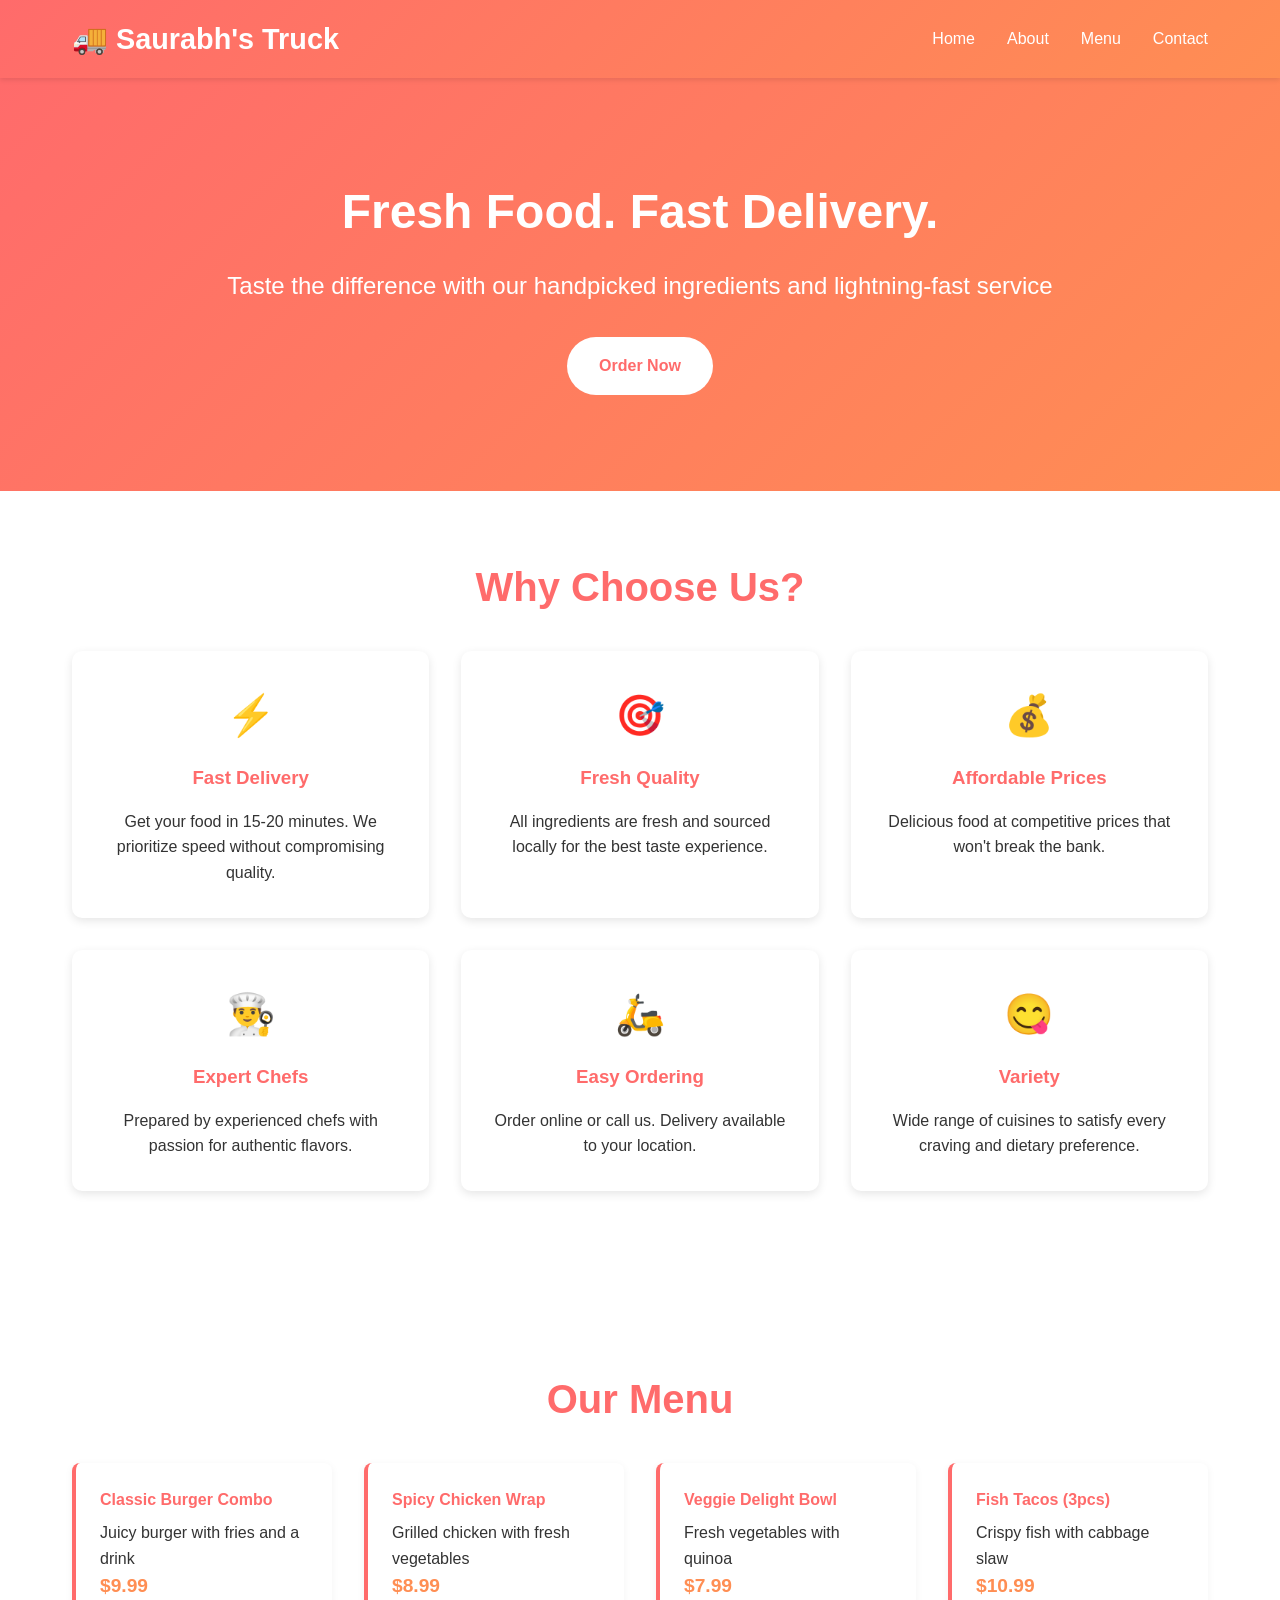
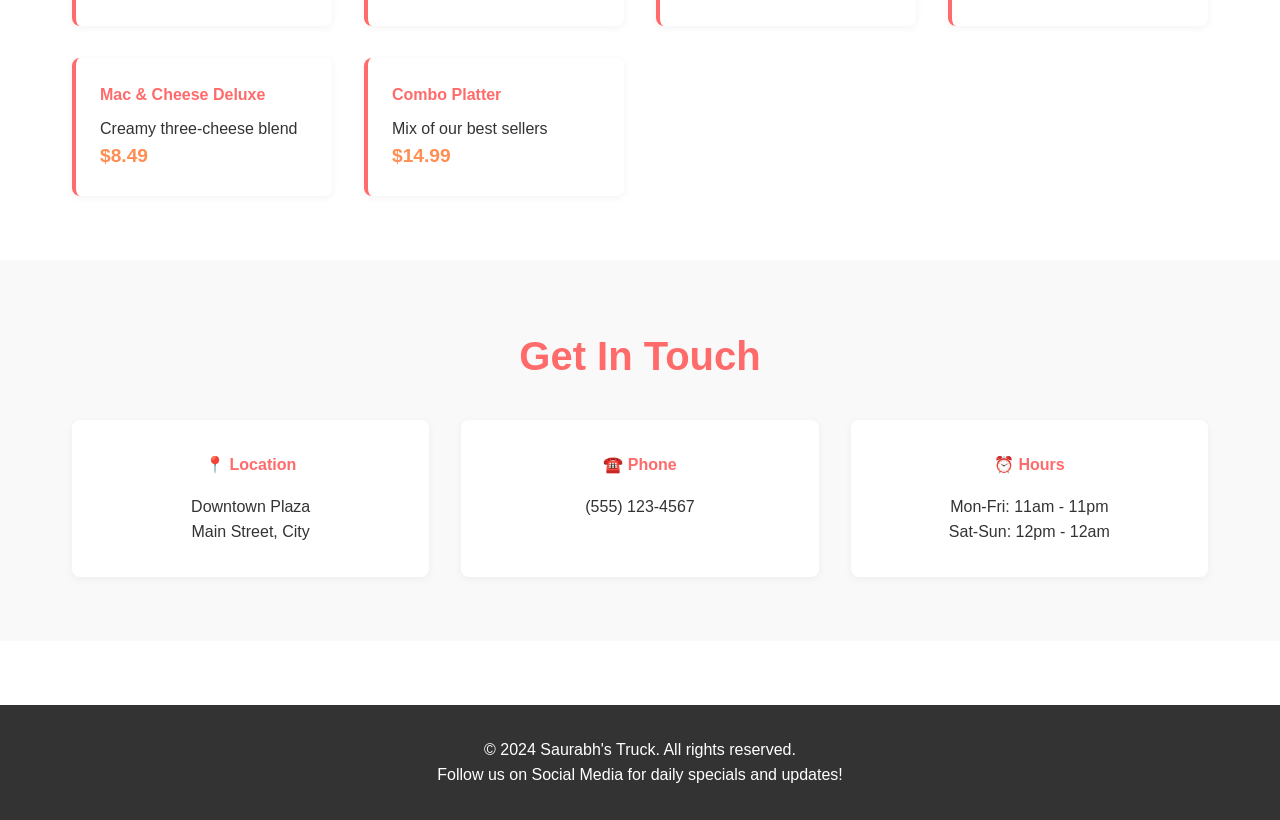
==== chrome_app/index.html @ 8a615502 "Initial commit: Gemini API integration and food startup website" ====
<!DOCTYPE html>
<!-- Generated using GitHub Copilot (Claude Haiku 4.5) -->
<html lang="en">
<head>
    <meta charset="UTF-8">
    <meta name="viewport" content="width=device-width, initial-scale=1.0">
    <meta name="generator" content="GitHub Copilot - Claude Haiku 4.5">
    <title>Saurabh's Truck - Fresh Food, Fast Delivery</title>
    <style>
        * {
            margin: 0;
            padding: 0;
            box-sizing: border-box;
        }

        body {
            font-family: 'Segoe UI', Tahoma, Geneva, Verdana, sans-serif;
            line-height: 1.6;
            color: #333;
        }

        header {
            background: linear-gradient(135deg, #FF6B6B 0%, #FF8E53 100%);
            color: white;
            padding: 1rem 0;
            position: sticky;
            top: 0;
            z-index: 100;
            box-shadow: 0 2px 5px rgba(0,0,0,0.1);
        }

        nav {
            display: flex;
            justify-content: space-between;
            align-items: center;
            max-width: 1200px;
            margin: 0 auto;
            padding: 0 2rem;
        }

        .logo {
            font-size: 1.8rem;
            font-weight: bold;
            text-decoration: none;
            color: white;
        }

        nav ul {
            display: flex;
            list-style: none;
            gap: 2rem;
        }

        nav a {
            color: white;
            text-decoration: none;
            transition: opacity 0.3s;
        }

        nav a:hover {
            opacity: 0.8;
        }

        .hero {
            background: linear-gradient(135deg, #FF6B6B 0%, #FF8E53 100%);
            color: white;
            padding: 6rem 2rem;
            text-align: center;
        }

        .hero h1 {
            font-size: 3rem;
            margin-bottom: 1rem;
        }

        .hero p {
            font-size: 1.5rem;
            margin-bottom: 2rem;
        }

        .cta-button {
            display: inline-block;
            background: white;
            color: #FF6B6B;
            padding: 1rem 2rem;
            border-radius: 50px;
            text-decoration: none;
            font-weight: bold;
            transition: transform 0.3s, box-shadow 0.3s;
        }

        .cta-button:hover {
            transform: translateY(-3px);
            box-shadow: 0 5px 15px rgba(0,0,0,0.2);
        }

        .container {
            max-width: 1200px;
            margin: 0 auto;
            padding: 0 2rem;
        }

        section {
            padding: 4rem 0;
        }

        section h2 {
            font-size: 2.5rem;
            margin-bottom: 2rem;
            text-align: center;
            color: #FF6B6B;
        }

        .features {
            display: grid;
            grid-template-columns: repeat(auto-fit, minmax(280px, 1fr));
            gap: 2rem;
            margin-bottom: 3rem;
        }

        .feature-card {
            background: white;
            padding: 2rem;
            border-radius: 10px;
            box-shadow: 0 3px 10px rgba(0,0,0,0.1);
            text-align: center;
            transition: transform 0.3s;
        }

        .feature-card:hover {
            transform: translateY(-5px);
        }

        .feature-card h3 {
            color: #FF6B6B;
            margin: 1rem 0;
        }

        .icon {
            font-size: 2.5rem;
            margin-bottom: 1rem;
        }

        .menu-grid {
            display: grid;
            grid-template-columns: repeat(auto-fit, minmax(250px, 1fr));
            gap: 2rem;
        }

        .menu-item {
            background: white;
            padding: 1.5rem;
            border-radius: 8px;
            border-left: 4px solid #FF6B6B;
            box-shadow: 0 2px 8px rgba(0,0,0,0.05);
        }

        .menu-item h4 {
            color: #FF6B6B;
            margin-bottom: 0.5rem;
        }

        .price {
            font-weight: bold;
            color: #FF8E53;
            font-size: 1.2rem;
        }

        footer {
            background: #333;
            color: white;
            text-align: center;
            padding: 2rem;
            margin-top: 4rem;
        }

        .contact-section {
            background: #f9f9f9;
        }

        .contact-info {
            display: grid;
            grid-template-columns: repeat(auto-fit, minmax(250px, 1fr));
            gap: 2rem;
            margin-top: 2rem;
        }

        .contact-box {
            background: white;
            padding: 2rem;
            border-radius: 8px;
            text-align: center;
            box-shadow: 0 2px 8px rgba(0,0,0,0.05);
        }

        .contact-box h4 {
            color: #FF6B6B;
            margin-bottom: 1rem;
        }

        @media (max-width: 768px) {
            nav ul {
                flex-direction: column;
                gap: 1rem;
            }

            .hero h1 {
                font-size: 2rem;
            }

            section h2 {
                font-size: 1.8rem;
            }
        }
    </style>
</head>
<body>
    <!-- Header/Navigation -->
    <header>
        <nav>
            <a href="#" class="logo">🚚 Saurabh's Truck</a>
            <ul>
                <li><a href="#home">Home</a></li>
                <li><a href="#about">About</a></li>
                <li><a href="#menu">Menu</a></li>
                <li><a href="#contact">Contact</a></li>
            </ul>
        </nav>
    </header>

    <!-- Hero Section -->
    <section class="hero" id="home">
        <div class="container">
            <h1>Fresh Food. Fast Delivery.</h1>
            <p>Taste the difference with our handpicked ingredients and lightning-fast service</p>
            <a href="#menu" class="cta-button">Order Now</a>
        </div>
    </section>

    <!-- Features Section -->
    <section id="about">
        <div class="container">
            <h2>Why Choose Us?</h2>
            <div class="features">
                <div class="feature-card">
                    <div class="icon">⚡</div>
                    <h3>Fast Delivery</h3>
                    <p>Get your food in 15-20 minutes. We prioritize speed without compromising quality.</p>
                </div>
                <div class="feature-card">
                    <div class="icon">🎯</div>
                    <h3>Fresh Quality</h3>
                    <p>All ingredients are fresh and sourced locally for the best taste experience.</p>
                </div>
                <div class="feature-card">
                    <div class="icon">💰</div>
                    <h3>Affordable Prices</h3>
                    <p>Delicious food at competitive prices that won't break the bank.</p>
                </div>
                <div class="feature-card">
                    <div class="icon">👨‍🍳</div>
                    <h3>Expert Chefs</h3>
                    <p>Prepared by experienced chefs with passion for authentic flavors.</p>
                </div>
                <div class="feature-card">
                    <div class="icon">🛵</div>
                    <h3>Easy Ordering</h3>
                    <p>Order online or call us. Delivery available to your location.</p>
                </div>
                <div class="feature-card">
                    <div class="icon">😋</div>
                    <h3>Variety</h3>
                    <p>Wide range of cuisines to satisfy every craving and dietary preference.</p>
                </div>
            </div>
        </div>
    </section>

    <!-- Menu Section -->
    <section id="menu">
        <div class="container">
            <h2>Our Menu</h2>
            <div class="menu-grid">
                <div class="menu-item">
                    <h4>Classic Burger Combo</h4>
                    <p>Juicy burger with fries and a drink</p>
                    <div class="price">$9.99</div>
                </div>
                <div class="menu-item">
                    <h4>Spicy Chicken Wrap</h4>
                    <p>Grilled chicken with fresh vegetables</p>
                    <div class="price">$8.99</div>
                </div>
                <div class="menu-item">
                    <h4>Veggie Delight Bowl</h4>
                    <p>Fresh vegetables with quinoa</p>
                    <div class="price">$7.99</div>
                </div>
                <div class="menu-item">
                    <h4>Fish Tacos (3pcs)</h4>
                    <p>Crispy fish with cabbage slaw</p>
                    <div class="price">$10.99</div>
                </div>
                <div class="menu-item">
                    <h4>Mac & Cheese Deluxe</h4>
                    <p>Creamy three-cheese blend</p>
                    <div class="price">$8.49</div>
                </div>
                <div class="menu-item">
                    <h4>Combo Platter</h4>
                    <p>Mix of our best sellers</p>
                    <div class="price">$14.99</div>
                </div>
            </div>
        </div>
    </section>

    <!-- Contact Section -->
    <section class="contact-section" id="contact">
        <div class="container">
            <h2>Get In Touch</h2>
            <div class="contact-info">
                <div class="contact-box">
                    <h4>📍 Location</h4>
                    <p>Downtown Plaza<br>Main Street, City</p>
                </div>
                <div class="contact-box">
                    <h4>☎️ Phone</h4>
                    <p>(555) 123-4567</p>
                </div>
                <div class="contact-box">
                    <h4>⏰ Hours</h4>
                    <p>Mon-Fri: 11am - 11pm<br>Sat-Sun: 12pm - 12am</p>
                </div>
            </div>
        </div>
    </section>

    <!-- Footer -->
    <footer>
        <div class="container">
            <p>&copy; 2024 Saurabh's Truck. All rights reserved.</p>
            <p>Follow us on Social Media for daily specials and updates!</p>
        </div>
    </footer>
</body>
</html>
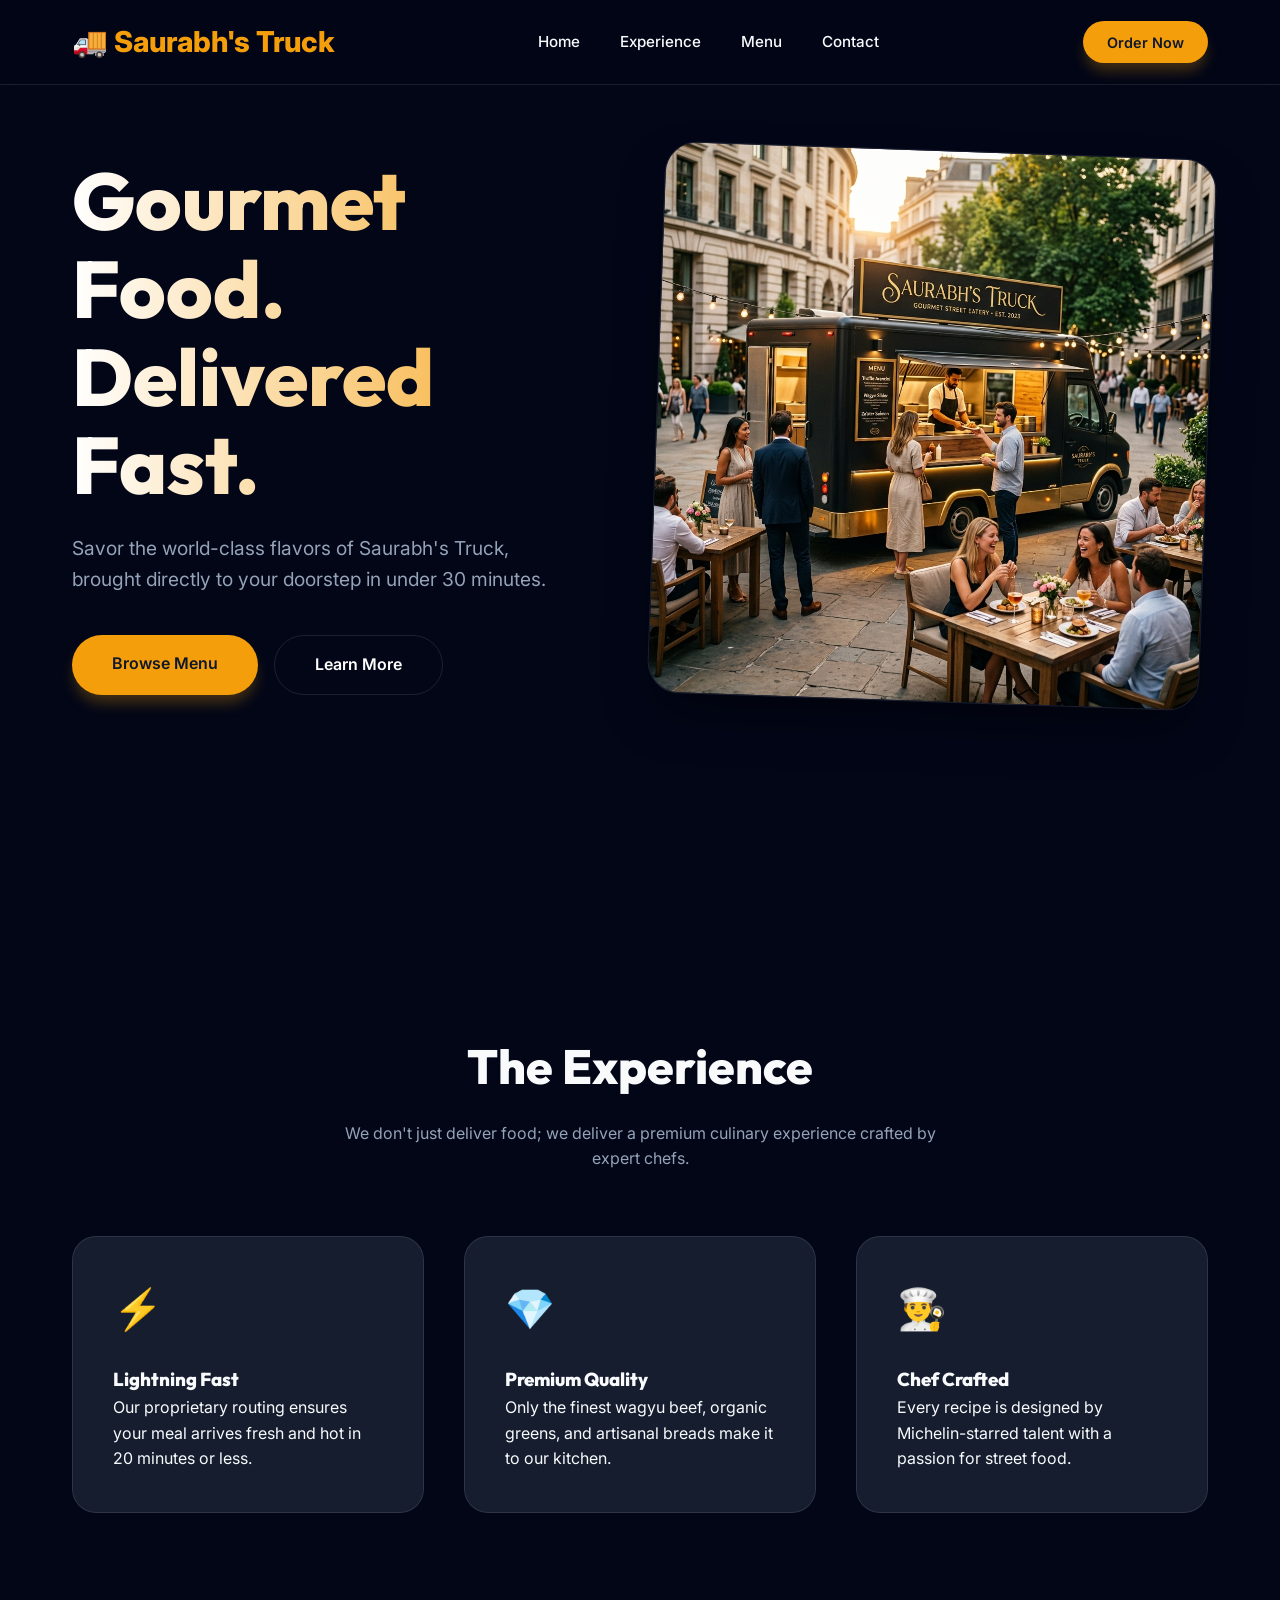
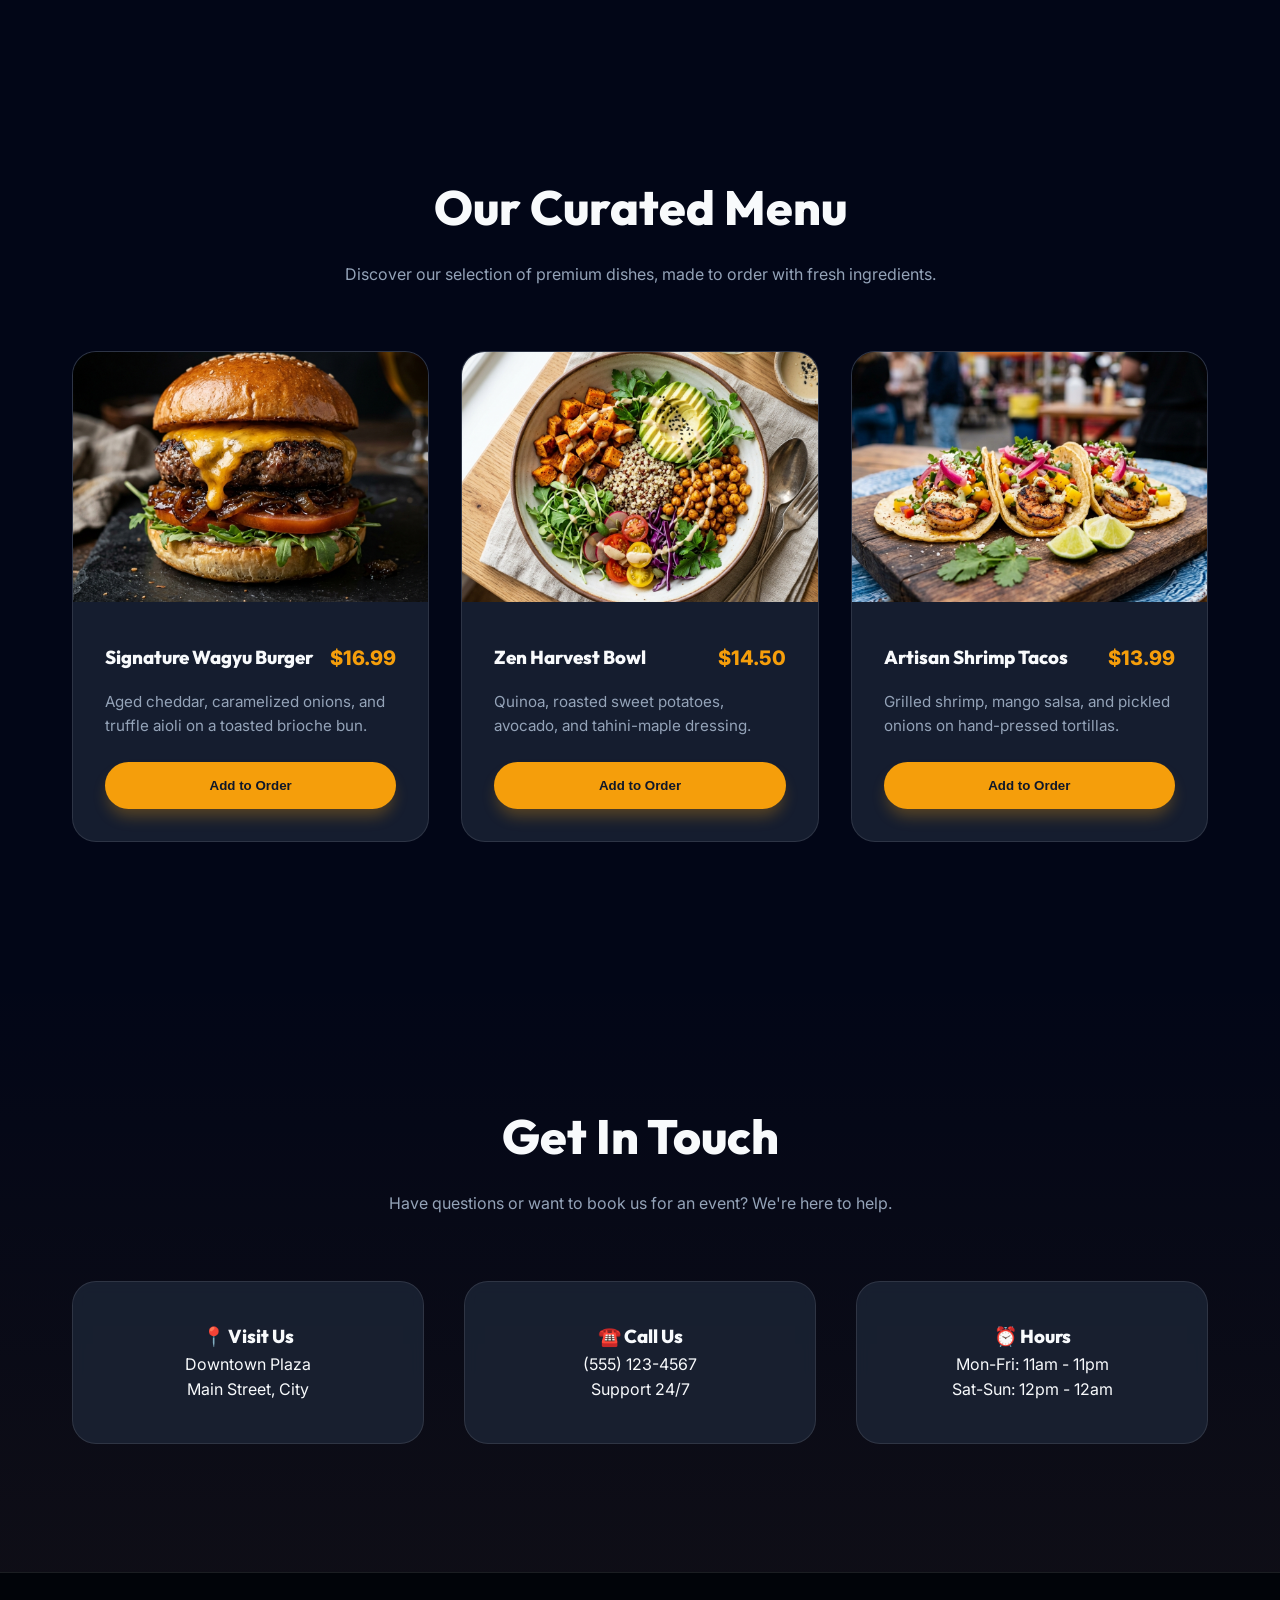
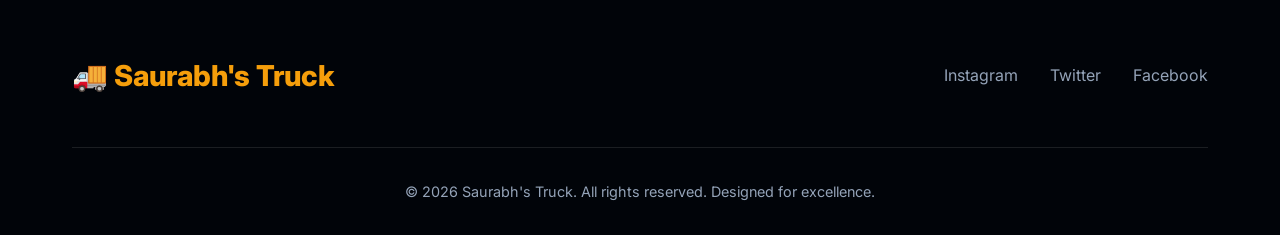
==== commit 600ba718: "Add Chrome extension files and revamp food startup website UI - Added Chrome extension: manifest, ba" ====
--- a/chrome_app/index.html
+++ b/chrome_app/index.html
@@ -1,276 +1,69 @@
 <!DOCTYPE html>
-<!-- Generated using GitHub Copilot (Claude Haiku 4.5) -->
 <html lang="en">
 <head>
     <meta charset="UTF-8">
     <meta name="viewport" content="width=device-width, initial-scale=1.0">
-    <meta name="generator" content="GitHub Copilot - Claude Haiku 4.5">
-    <title>Saurabh's Truck - Fresh Food, Fast Delivery</title>
-    <style>
-        * {
-            margin: 0;
-            padding: 0;
-            box-sizing: border-box;
-        }
-
-        body {
-            font-family: 'Segoe UI', Tahoma, Geneva, Verdana, sans-serif;
-            line-height: 1.6;
-            color: #333;
-        }
-
-        header {
-            background: linear-gradient(135deg, #FF6B6B 0%, #FF8E53 100%);
-            color: white;
-            padding: 1rem 0;
-            position: sticky;
-            top: 0;
-            z-index: 100;
-            box-shadow: 0 2px 5px rgba(0,0,0,0.1);
-        }
-
-        nav {
-            display: flex;
-            justify-content: space-between;
-            align-items: center;
-            max-width: 1200px;
-            margin: 0 auto;
-            padding: 0 2rem;
-        }
-
-        .logo {
-            font-size: 1.8rem;
-            font-weight: bold;
-            text-decoration: none;
-            color: white;
-        }
-
-        nav ul {
-            display: flex;
-            list-style: none;
-            gap: 2rem;
-        }
-
-        nav a {
-            color: white;
-            text-decoration: none;
-            transition: opacity 0.3s;
-        }
-
-        nav a:hover {
-            opacity: 0.8;
-        }
-
-        .hero {
-            background: linear-gradient(135deg, #FF6B6B 0%, #FF8E53 100%);
-            color: white;
-            padding: 6rem 2rem;
-            text-align: center;
-        }
-
-        .hero h1 {
-            font-size: 3rem;
-            margin-bottom: 1rem;
-        }
-
-        .hero p {
-            font-size: 1.5rem;
-            margin-bottom: 2rem;
-        }
-
-        .cta-button {
-            display: inline-block;
-            background: white;
-            color: #FF6B6B;
-            padding: 1rem 2rem;
-            border-radius: 50px;
-            text-decoration: none;
-            font-weight: bold;
-            transition: transform 0.3s, box-shadow 0.3s;
-        }
-
-        .cta-button:hover {
-            transform: translateY(-3px);
-            box-shadow: 0 5px 15px rgba(0,0,0,0.2);
-        }
-
-        .container {
-            max-width: 1200px;
-            margin: 0 auto;
-            padding: 0 2rem;
-        }
-
-        section {
-            padding: 4rem 0;
-        }
-
-        section h2 {
-            font-size: 2.5rem;
-            margin-bottom: 2rem;
-            text-align: center;
-            color: #FF6B6B;
-        }
-
-        .features {
-            display: grid;
-            grid-template-columns: repeat(auto-fit, minmax(280px, 1fr));
-            gap: 2rem;
-            margin-bottom: 3rem;
-        }
-
-        .feature-card {
-            background: white;
-            padding: 2rem;
-            border-radius: 10px;
-            box-shadow: 0 3px 10px rgba(0,0,0,0.1);
-            text-align: center;
-            transition: transform 0.3s;
-        }
-
-        .feature-card:hover {
-            transform: translateY(-5px);
-        }
-
-        .feature-card h3 {
-            color: #FF6B6B;
-            margin: 1rem 0;
-        }
-
-        .icon {
-            font-size: 2.5rem;
-            margin-bottom: 1rem;
-        }
-
-        .menu-grid {
-            display: grid;
-            grid-template-columns: repeat(auto-fit, minmax(250px, 1fr));
-            gap: 2rem;
-        }
-
-        .menu-item {
-            background: white;
-            padding: 1.5rem;
-            border-radius: 8px;
-            border-left: 4px solid #FF6B6B;
-            box-shadow: 0 2px 8px rgba(0,0,0,0.05);
-        }
-
-        .menu-item h4 {
-            color: #FF6B6B;
-            margin-bottom: 0.5rem;
-        }
-
-        .price {
-            font-weight: bold;
-            color: #FF8E53;
-            font-size: 1.2rem;
-        }
-
-        footer {
-            background: #333;
-            color: white;
-            text-align: center;
-            padding: 2rem;
-            margin-top: 4rem;
-        }
-
-        .contact-section {
-            background: #f9f9f9;
-        }
-
-        .contact-info {
-            display: grid;
-            grid-template-columns: repeat(auto-fit, minmax(250px, 1fr));
-            gap: 2rem;
-            margin-top: 2rem;
-        }
-
-        .contact-box {
-            background: white;
-            padding: 2rem;
-            border-radius: 8px;
-            text-align: center;
-            box-shadow: 0 2px 8px rgba(0,0,0,0.05);
-        }
-
-        .contact-box h4 {
-            color: #FF6B6B;
-            margin-bottom: 1rem;
-        }
-
-        @media (max-width: 768px) {
-            nav ul {
-                flex-direction: column;
-                gap: 1rem;
-            }
-
-            .hero h1 {
-                font-size: 2rem;
-            }
-
-            section h2 {
-                font-size: 1.8rem;
-            }
-        }
-    </style>
+    <meta name="description" content="Saurabh's Truck - Gourmet Food delivered to your doorstep. Experience the best burgers, tacos, and healthy bowls in town.">
+    <title>Saurabh's Truck | Gourmet Food Delivery</title>
+    <link rel="stylesheet" href="index.css">
 </head>
 <body>
-    <!-- Header/Navigation -->
-    <header>
-        <nav>
-            <a href="#" class="logo">🚚 Saurabh's Truck</a>
-            <ul>
-                <li><a href="#home">Home</a></li>
-                <li><a href="#about">About</a></li>
-                <li><a href="#menu">Menu</a></li>
-                <li><a href="#contact">Contact</a></li>
-            </ul>
-        </nav>
+
+    <!-- Header -->
+    <header id="header">
+        <div class="container">
+            <nav>
+                <a href="#" class="logo">🚚 Saurabh's Truck</a>
+                <ul>
+                    <li><a href="#home">Home</a></li>
+                    <li><a href="#about">Experience</a></li>
+                    <li><a href="#menu">Menu</a></li>
+                    <li><a href="#contact">Contact</a></li>
+                </ul>
+                <a href="#menu" class="btn btn-primary" style="padding: 0.6rem 1.5rem; font-size: 0.9rem;">Order Now</a>
+            </nav>
+        </div>
     </header>
 
     <!-- Hero Section -->
     <section class="hero" id="home">
-        <div class="container">
-            <h1>Fresh Food. Fast Delivery.</h1>
-            <p>Taste the difference with our handpicked ingredients and lightning-fast service</p>
-            <a href="#menu" class="cta-button">Order Now</a>
+        <div class="container" style="display: flex; align-items: center; justify-content: space-between;">
+            <div class="hero-content">
+                <h1 class="reveal">Gourmet Food.<br>Delivered Fast.</h1>
+                <p class="reveal" style="transition-delay: 0.2s;">Savor the world-class flavors of Saurabh's Truck, brought directly to your doorstep in under 30 minutes.</p>
+                <div class="reveal" style="transition-delay: 0.4s; display: flex; gap: 1rem;">
+                    <a href="#menu" class="btn btn-primary">Browse Menu</a>
+                    <a href="#about" class="btn" style="border: 1px solid var(--glass-border); color: #fff;">Learn More</a>
+                </div>
+            </div>
+            <div class="hero-image reveal" style="transition-delay: 0.6s;">
+                <img src="assets/hero.png" alt="Gourmet Food Truck">
+            </div>
         </div>
     </section>
 
-    <!-- Features Section -->
+    <!-- About / Features -->
     <section id="about">
         <div class="container">
-            <h2>Why Choose Us?</h2>
-            <div class="features">
-                <div class="feature-card">
-                    <div class="icon">⚡</div>
-                    <h3>Fast Delivery</h3>
-                    <p>Get your food in 15-20 minutes. We prioritize speed without compromising quality.</p>
+            <div class="section-title reveal">
+                <h2>The Experience</h2>
+                <p>We don't just deliver food; we deliver a premium culinary experience crafted by expert chefs.</p>
+            </div>
+            <div class="grid">
+                <div class="card reveal">
+                    <span class="card-icon">⚡</span>
+                    <h3>Lightning Fast</h3>
+                    <p>Our proprietary routing ensures your meal arrives fresh and hot in 20 minutes or less.</p>
                 </div>
-                <div class="feature-card">
-                    <div class="icon">🎯</div>
-                    <h3>Fresh Quality</h3>
-                    <p>All ingredients are fresh and sourced locally for the best taste experience.</p>
+                <div class="card reveal" style="transition-delay: 0.2s;">
+                    <span class="card-icon">💎</span>
+                    <h3>Premium Quality</h3>
+                    <p>Only the finest wagyu beef, organic greens, and artisanal breads make it to our kitchen.</p>
                 </div>
-                <div class="feature-card">
-                    <div class="icon">💰</div>
-                    <h3>Affordable Prices</h3>
-                    <p>Delicious food at competitive prices that won't break the bank.</p>
-                </div>
-                <div class="feature-card">
-                    <div class="icon">👨‍🍳</div>
-                    <h3>Expert Chefs</h3>
-                    <p>Prepared by experienced chefs with passion for authentic flavors.</p>
-                </div>
-                <div class="feature-card">
-                    <div class="icon">🛵</div>
-                    <h3>Easy Ordering</h3>
-                    <p>Order online or call us. Delivery available to your location.</p>
-                </div>
-                <div class="feature-card">
-                    <div class="icon">😋</div>
-                    <h3>Variety</h3>
-                    <p>Wide range of cuisines to satisfy every craving and dietary preference.</p>
+                <div class="card reveal" style="transition-delay: 0.4s;">
+                    <span class="card-icon">👨‍🍳</span>
+                    <h3>Chef Crafted</h3>
+                    <p>Every recipe is designed by Michelin-starred talent with a passion for street food.</p>
                 </div>
             </div>
         </div>
@@ -279,57 +72,69 @@
     <!-- Menu Section -->
     <section id="menu">
         <div class="container">
-            <h2>Our Menu</h2>
+            <div class="section-title reveal">
+                <h2>Our Curated Menu</h2>
+                <p>Discover our selection of premium dishes, made to order with fresh ingredients.</p>
+            </div>
             <div class="menu-grid">
-                <div class="menu-item">
-                    <h4>Classic Burger Combo</h4>
-                    <p>Juicy burger with fries and a drink</p>
-                    <div class="price">$9.99</div>
+                <!-- Burger -->
+                <div class="menu-item reveal">
+                    <img src="assets/burger.png" alt="Gourmet Burger">
+                    <div class="menu-info">
+                        <div class="menu-header">
+                            <h3>Signature Wagyu Burger</h3>
+                            <span class="menu-price">$16.99</span>
+                        </div>
+                        <p>Aged cheddar, caramelized onions, and truffle aioli on a toasted brioche bun.</p>
+                        <button class="btn btn-primary" style="width: 100%;" onclick="addToCart('Signature Wagyu Burger')">Add to Order</button>
+                    </div>
                 </div>
-                <div class="menu-item">
-                    <h4>Spicy Chicken Wrap</h4>
-                    <p>Grilled chicken with fresh vegetables</p>
-                    <div class="price">$8.99</div>
+                <!-- Bowl -->
+                <div class="menu-item reveal" style="transition-delay: 0.2s;">
+                    <img src="assets/bowl.png" alt="Healthy Bowl">
+                    <div class="menu-info">
+                        <div class="menu-header">
+                            <h3>Zen Harvest Bowl</h3>
+                            <span class="menu-price">$14.50</span>
+                        </div>
+                        <p>Quinoa, roasted sweet potatoes, avocado, and tahini-maple dressing.</p>
+                        <button class="btn btn-primary" style="width: 100%;" onclick="addToCart('Zen Harvest Bowl')">Add to Order</button>
+                    </div>
                 </div>
-                <div class="menu-item">
-                    <h4>Veggie Delight Bowl</h4>
-                    <p>Fresh vegetables with quinoa</p>
-                    <div class="price">$7.99</div>
-                </div>
-                <div class="menu-item">
-                    <h4>Fish Tacos (3pcs)</h4>
-                    <p>Crispy fish with cabbage slaw</p>
-                    <div class="price">$10.99</div>
-                </div>
-                <div class="menu-item">
-                    <h4>Mac & Cheese Deluxe</h4>
-                    <p>Creamy three-cheese blend</p>
-                    <div class="price">$8.49</div>
-                </div>
-                <div class="menu-item">
-                    <h4>Combo Platter</h4>
-                    <p>Mix of our best sellers</p>
-                    <div class="price">$14.99</div>
+                <!-- Tacos -->
+                <div class="menu-item reveal" style="transition-delay: 0.4s;">
+                    <img src="assets/tacos.png" alt="Shrimp Tacos">
+                    <div class="menu-info">
+                        <div class="menu-header">
+                            <h3>Artisan Shrimp Tacos</h3>
+                            <span class="menu-price">$13.99</span>
+                        </div>
+                        <p>Grilled shrimp, mango salsa, and pickled onions on hand-pressed tortillas.</p>
+                        <button class="btn btn-primary" style="width: 100%;" onclick="addToCart('Artisan Shrimp Tacos')">Add to Order</button>
+                    </div>
                 </div>
             </div>
         </div>
     </section>
 
     <!-- Contact Section -->
-    <section class="contact-section" id="contact">
+    <section id="contact" style="background: linear-gradient(to bottom, transparent, rgba(245, 158, 11, 0.05));">
         <div class="container">
-            <h2>Get In Touch</h2>
-            <div class="contact-info">
-                <div class="contact-box">
-                    <h4>📍 Location</h4>
+            <div class="section-title reveal">
+                <h2>Get In Touch</h2>
+                <p>Have questions or want to book us for an event? We're here to help.</p>
+            </div>
+            <div class="grid" style="grid-template-columns: repeat(auto-fit, minmax(250px, 1fr));">
+                <div class="card reveal" style="text-align: center;">
+                    <h3>📍 Visit Us</h3>
                     <p>Downtown Plaza<br>Main Street, City</p>
                 </div>
-                <div class="contact-box">
-                    <h4>☎️ Phone</h4>
-                    <p>(555) 123-4567</p>
+                <div class="card reveal" style="text-align: center; transition-delay: 0.2s;">
+                    <h3>☎️ Call Us</h3>
+                    <p>(555) 123-4567<br>Support 24/7</p>
                 </div>
-                <div class="contact-box">
-                    <h4>⏰ Hours</h4>
+                <div class="card reveal" style="text-align: center; transition-delay: 0.4s;">
+                    <h3>⏰ Hours</h3>
                     <p>Mon-Fri: 11am - 11pm<br>Sat-Sun: 12pm - 12am</p>
                 </div>
             </div>
@@ -339,9 +144,54 @@
     <!-- Footer -->
     <footer>
         <div class="container">
-            <p>&copy; 2024 Saurabh's Truck. All rights reserved.</p>
-            <p>Follow us on Social Media for daily specials and updates!</p>
+            <div class="footer-content">
+                <a href="#" class="logo">🚚 Saurabh's Truck</a>
+                <div style="display: flex; gap: 2rem;">
+                    <a href="#" style="color: var(--text-dim); text-decoration: none;">Instagram</a>
+                    <a href="#" style="color: var(--text-dim); text-decoration: none;">Twitter</a>
+                    <a href="#" style="color: var(--text-dim); text-decoration: none;">Facebook</a>
+                </div>
+            </div>
+            <div class="footer-bottom">
+                <p>&copy; 2026 Saurabh's Truck. All rights reserved. Designed for excellence.</p>
+            </div>
         </div>
     </footer>
+
+    <!-- Scripts -->
+    <script>
+        // Reveal on scroll
+        function reveal() {
+            var reveals = document.querySelectorAll(".reveal");
+            for (var i = 0; i < reveals.length; i++) {
+                var windowHeight = window.innerHeight;
+                var elementTop = reveals[i].getBoundingClientRect().top;
+                var elementVisible = 150;
+                if (elementTop < windowHeight - elementVisible) {
+                    reveals[i].classList.add("active");
+                }
+            }
+        }
+
+        window.addEventListener("scroll", reveal);
+        window.addEventListener("load", reveal);
+
+        // Header scroll effect
+        window.addEventListener("scroll", () => {
+            const header = document.getElementById("header");
+            if (window.scrollY > 50) {
+                header.style.padding = "0.8rem 0";
+                header.style.background = "rgba(2, 6, 23, 0.95)";
+            } else {
+                header.style.padding = "1.2rem 0";
+                header.style.background = "rgba(2, 6, 23, 0.8)";
+            }
+        });
+
+        // Add to cart simulation
+        function addToCart(itemName) {
+            alert(itemName + " has been added to your order! 🚀");
+        }
+    </script>
 </body>
 </html>
--- a/chrome_app/index.css
+++ b/chrome_app/index.css
@@ -0,0 +1,365 @@
+@import url('https://fonts.googleapis.com/css2?family=Outfit:wght@300;400;600;800&family=Inter:wght@300;400;500;600&display=swap');
+
+:root {
+    --primary: #f59e0b;
+    --primary-hover: #d97706;
+    --secondary: #0f172a;
+    --accent: #ef4444;
+    --bg-dark: #020617;
+    --bg-card: rgba(30, 41, 59, 0.7);
+    --text-light: #f8fafc;
+    --text-dim: #94a3b8;
+    --glass: rgba(255, 255, 255, 0.03);
+    --glass-border: rgba(255, 255, 255, 0.1);
+    --transition: all 0.4s cubic-bezier(0.4, 0, 0.2, 1);
+}
+
+* {
+    margin: 0;
+    padding: 0;
+    box-sizing: border-box;
+}
+
+html {
+    scroll-behavior: smooth;
+}
+
+body {
+    font-family: 'Inter', sans-serif;
+    background-color: var(--bg-dark);
+    color: var(--text-light);
+    line-height: 1.6;
+    overflow-x: hidden;
+}
+
+h1, h2, h3, h4 {
+    font-family: 'Outfit', sans-serif;
+    font-weight: 800;
+}
+
+.container {
+    max-width: 1200px;
+    margin: 0 auto;
+    padding: 0 2rem;
+}
+
+/* Glassmorphism Header */
+header {
+    position: fixed;
+    top: 0;
+    width: 100%;
+    z-index: 1000;
+    backdrop-filter: blur(12px);
+    background: rgba(2, 6, 23, 0.8);
+    border-bottom: 1px solid var(--glass-border);
+    padding: 1.2rem 0;
+    transition: var(--transition);
+}
+
+nav {
+    display: flex;
+    justify-content: space-between;
+    align-items: center;
+}
+
+.logo {
+    font-size: 1.8rem;
+    font-weight: 800;
+    color: var(--primary);
+    text-decoration: none;
+    display: flex;
+    align-items: center;
+    gap: 0.5rem;
+}
+
+nav ul {
+    display: flex;
+    list-style: none;
+    gap: 2.5rem;
+}
+
+nav a {
+    color: var(--text-light);
+    text-decoration: none;
+    font-weight: 500;
+    font-size: 0.95rem;
+    transition: var(--transition);
+    position: relative;
+}
+
+nav a::after {
+    content: '';
+    position: absolute;
+    bottom: -5px;
+    left: 0;
+    width: 0;
+    height: 2px;
+    background: var(--primary);
+    transition: var(--transition);
+}
+
+nav a:hover {
+    color: var(--primary);
+}
+
+nav a:hover::after {
+    width: 100%;
+}
+
+/* Hero Section */
+.hero {
+    height: 100vh;
+    display: flex;
+    align-items: center;
+    position: relative;
+    overflow: hidden;
+    padding-top: 80px;
+}
+
+.hero-content {
+    flex: 1;
+    z-index: 2;
+    padding-right: 2rem;
+}
+
+.hero h1 {
+    font-size: clamp(3rem, 8vw, 5rem);
+    line-height: 1.1;
+    margin-bottom: 1.5rem;
+    background: linear-gradient(to right, #fff, var(--primary));
+    -webkit-background-clip: text;
+    -webkit-text-fill-color: transparent;
+}
+
+.hero p {
+    font-size: 1.2rem;
+    color: var(--text-dim);
+    margin-bottom: 2.5rem;
+    max-width: 500px;
+}
+
+.hero-image {
+    flex: 1;
+    position: relative;
+    height: 100%;
+    display: flex;
+    align-items: center;
+    justify-content: center;
+}
+
+.hero-image img {
+    width: 100%;
+    max-width: 600px;
+    border-radius: 2rem;
+    box-shadow: 0 25px 50px -12px rgba(0, 0, 0, 0.5);
+    transform: rotate(2deg);
+    transition: var(--transition);
+    border: 1px solid var(--glass-border);
+}
+
+.hero-image:hover img {
+    transform: rotate(0deg) scale(1.02);
+}
+
+/* CTA Buttons */
+.btn {
+    display: inline-block;
+    padding: 1rem 2.5rem;
+    border-radius: 50px;
+    font-weight: 600;
+    text-decoration: none;
+    transition: var(--transition);
+    cursor: pointer;
+    border: none;
+}
+
+.btn-primary {
+    background: var(--primary);
+    color: var(--secondary);
+    box-shadow: 0 10px 15px -3px rgba(245, 158, 11, 0.3);
+}
+
+.btn-primary:hover {
+    background: var(--primary-hover);
+    transform: translateY(-3px);
+    box-shadow: 0 20px 25px -5px rgba(245, 158, 11, 0.4);
+}
+
+/* Sections */
+section {
+    padding: 8rem 0;
+}
+
+.section-title {
+    text-align: center;
+    margin-bottom: 4rem;
+}
+
+.section-title h2 {
+    font-size: 3rem;
+    margin-bottom: 1rem;
+}
+
+.section-title p {
+    color: var(--text-dim);
+    max-width: 600px;
+    margin: 0 auto;
+}
+
+/* Cards Grid */
+.grid {
+    display: grid;
+    grid-template-columns: repeat(auto-fit, minmax(300px, 1fr));
+    gap: 2.5rem;
+}
+
+.card {
+    background: var(--bg-card);
+    border: 1px solid var(--glass-border);
+    border-radius: 1.5rem;
+    padding: 2.5rem;
+    backdrop-filter: blur(8px);
+    transition: var(--transition);
+    position: relative;
+    overflow: hidden;
+}
+
+.card::before {
+    content: '';
+    position: absolute;
+    top: 0;
+    left: 0;
+    width: 100%;
+    height: 100%;
+    background: linear-gradient(45deg, transparent, rgba(245, 158, 11, 0.05));
+    opacity: 0;
+    transition: var(--transition);
+}
+
+.card:hover {
+    transform: translateY(-10px);
+    border-color: var(--primary);
+}
+
+.card:hover::before {
+    opacity: 1;
+}
+
+.card-icon {
+    font-size: 2.5rem;
+    margin-bottom: 1.5rem;
+    display: inline-block;
+}
+
+/* Menu Grid */
+.menu-grid {
+    display: grid;
+    grid-template-columns: repeat(auto-fit, minmax(350px, 1fr));
+    gap: 2rem;
+}
+
+.menu-item {
+    background: var(--bg-card);
+    border-radius: 1.5rem;
+    overflow: hidden;
+    border: 1px solid var(--glass-border);
+    transition: var(--transition);
+}
+
+.menu-item img {
+    width: 100%;
+    height: 250px;
+    object-fit: cover;
+    transition: var(--transition);
+}
+
+.menu-item:hover img {
+    transform: scale(1.05);
+}
+
+.menu-info {
+    padding: 2rem;
+}
+
+.menu-header {
+    display: flex;
+    justify-content: space-between;
+    align-items: center;
+    margin-bottom: 1rem;
+}
+
+.menu-price {
+    font-weight: 800;
+    color: var(--primary);
+    font-size: 1.25rem;
+}
+
+.menu-item p {
+    color: var(--text-dim);
+    font-size: 0.95rem;
+    margin-bottom: 1.5rem;
+}
+
+/* Animations */
+.reveal {
+    opacity: 0;
+    transform: translateY(30px);
+    transition: all 0.8s ease-out;
+}
+
+.reveal.active {
+    opacity: 1;
+    transform: translateY(0);
+}
+
+/* Footer */
+footer {
+    padding: 5rem 0 2rem;
+    background: #010409;
+    border-top: 1px solid var(--glass-border);
+}
+
+.footer-content {
+    display: flex;
+    justify-content: space-between;
+    align-items: center;
+    margin-bottom: 3rem;
+}
+
+.footer-bottom {
+    text-align: center;
+    padding-top: 2rem;
+    border-top: 1px solid var(--glass-border);
+    color: var(--text-dim);
+    font-size: 0.9rem;
+}
+
+/* Responsive */
+@media (max-width: 991px) {
+    .hero {
+        flex-direction: column;
+        text-align: center;
+        height: auto;
+        padding-top: 120px;
+        padding-bottom: 4rem;
+    }
+    .hero-content {
+        padding-right: 0;
+        margin-bottom: 3rem;
+    }
+    .hero h1 {
+        font-size: 4rem;
+    }
+    .hero-image img {
+        max-width: 100%;
+    }
+}
+
+@media (max-width: 768px) {
+    nav ul {
+        display: none; /* In a real app we'd add a mobile menu */
+    }
+    .hero h1 {
+        font-size: 3rem;
+    }
+}
